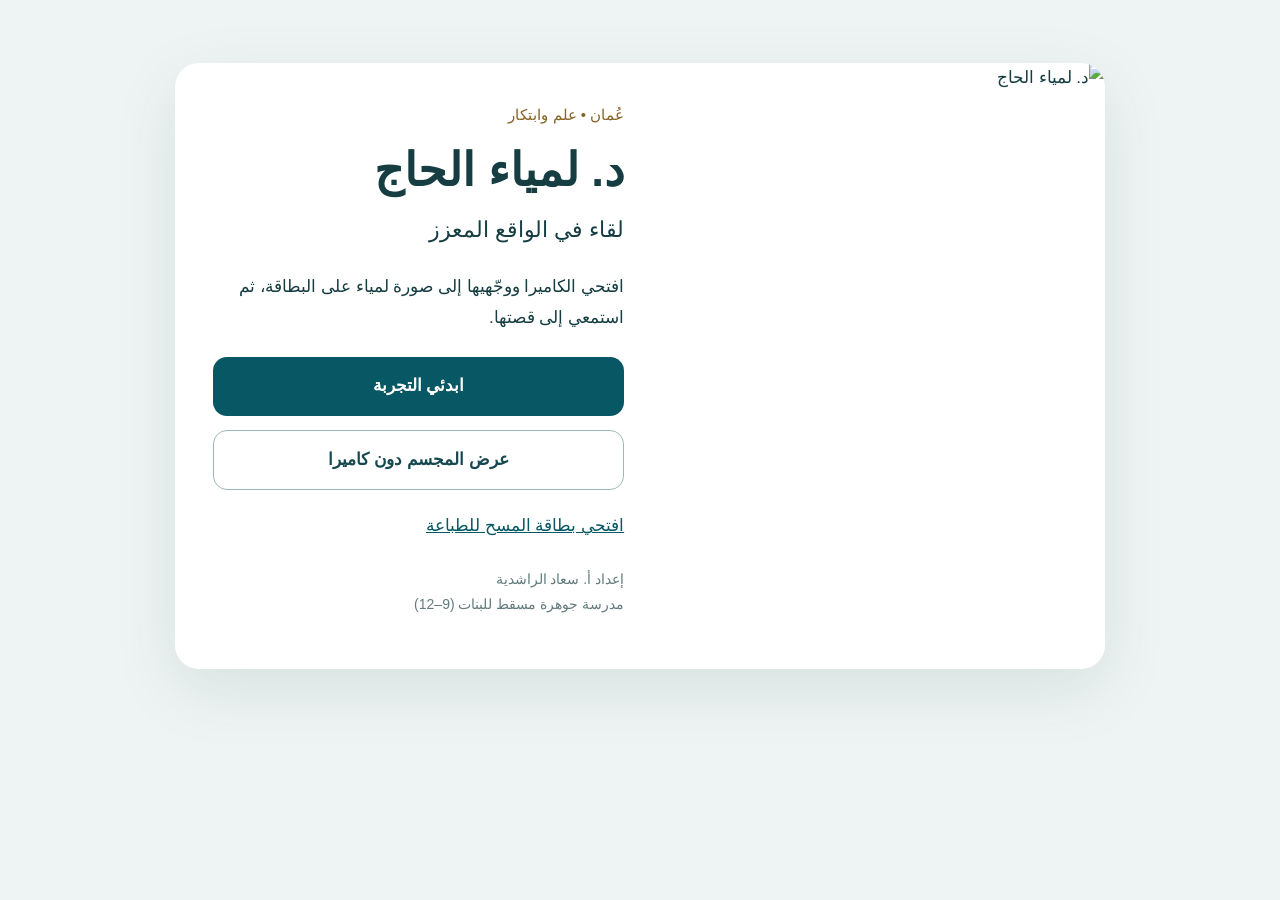
==== index.html @ 70e6ef6a "Add files via upload" ====
<!doctype html><html lang="ar" dir="rtl"><head><meta charset="utf-8"><meta name="viewport" content="width=device-width,initial-scale=1"><meta name="theme-color" content="#083e46"><title>لقاء مع د. لمياء الحاج</title><link rel="stylesheet" href="style.css"><script type="importmap">{"imports":{"three":"./vendor/three.module.js","three/addons/renderers/CSS3DRenderer.js":"./vendor/CSS3DRenderer.js","three/addons/loaders/GLTFLoader.js":"./vendor/GLTFLoader.js","three/addons/utils/BufferGeometryUtils.js":"./vendor/BufferGeometryUtils.js"}}</script></head><body>
<main id="welcome"><div class="portrait"><img src="assets/portrait.jpg" alt="د. لمياء الحاج"></div><section><p class="eyebrow">عُمان • علم وابتكار</p><h1>د. لمياء الحاج</h1><p class="intro">لقاء في الواقع المعزز</p><p>افتحي الكاميرا ووجّهيها إلى صورة لمياء على البطاقة، ثم استمعي إلى قصتها.</p><button id="start">ابدئي التجربة</button><button id="preview" class="secondary">عرض المجسم دون كاميرا</button><a href="card.html" target="_blank">افتحي بطاقة المسح للطباعة</a><p id="initialStatus" role="status"></p><p class="credit">إعداد أ. سعاد الراشدية<br>مدرسة جوهرة مسقط للبنات (9–12)</p></section></main>
<div id="stage" hidden></div><div id="hud" hidden><header><button id="back" class="small">إغلاق</button><span>د. لمياء الحاج</span></header><div class="controls"><p id="status" role="status" aria-live="polite"></p><button id="listen" disabled>استمعي إلى قصتي</button><p class="note">تمثيل رقمي تعليمي • تسجيل صوتي مُعدّ للفعالية</p></div></div><audio id="voice" preload="metadata" src="assets/lamya.mp3"></audio><script type="module" src="app.js"></script></body></html>
---- style.css ----
*{box-sizing:border-box}body{margin:0;background:#eef4f3;color:#153d42;font:17px/1.8 Tahoma,Arial,sans-serif}button,a{font:inherit}button{cursor:pointer;border:0;background:#075864;color:white;border-radius:14px;padding:14px 22px;font-weight:700;min-height:48px}button:disabled{opacity:.55;cursor:wait}button:focus-visible,a:focus-visible{outline:3px solid #d49738;outline-offset:4px}button.secondary{background:transparent;border:1px solid #9eb8b9;color:#164850}main{max-width:930px;margin:7vh auto;display:grid;grid-template-columns:1fr 1.1fr;background:white;border-radius:24px;overflow:hidden;box-shadow:0 20px 65px #0c45451a}.portrait img{width:100%;height:100%;object-fit:cover;object-position:center top;display:block}section{padding:38px}h1{font-size:clamp(30px,5vw,46px);line-height:1.4;margin:0}.eyebrow{color:#866225;font-size:15px;margin:0 0 10px}.intro{margin-top:8px;font-size:22px}section button{width:100%;margin:7px 0}section a{display:block;color:#075864;margin:14px 0}.credit{font-size:14px;color:#637b7d;margin-top:25px}.note{font-size:13px;color:#dbe9e7;margin:9px 0 0}#stage{position:fixed;inset:0;overflow:hidden;background:transparent}#stage canvas{position:absolute;inset:0}#hud{position:fixed;inset:0;pointer-events:none;color:white;display:flex;flex-direction:column;justify-content:space-between}#hud[hidden],#stage[hidden],main[hidden]{display:none}header{display:flex;align-items:center;justify-content:space-between;padding:14px;background:linear-gradient(#00191ecc,transparent)}header .small{pointer-events:auto;background:#062e3bbb;padding:8px 17px}.controls{pointer-events:auto;background:linear-gradient(transparent,#00191eee);padding:28px 18px 22px;text-align:center}.controls button{width:min(100%,420px)}#status{background:#063943d9;display:table;margin:0 auto 14px;padding:7px 15px;border-radius:12px}#initialStatus{color:#9c2e22;font-size:15px}.preview-mode #stage{background:#e9f0ef}@media(max-width:650px){main{margin:0;min-height:100dvh;border-radius:0;grid-template-columns:1fr}.portrait{height:31vh}.portrait img{object-position:center 26%}section{padding:24px}h1{font-size:32px}.intro{font-size:20px;margin-bottom:12px}.credit{margin-bottom:0}}
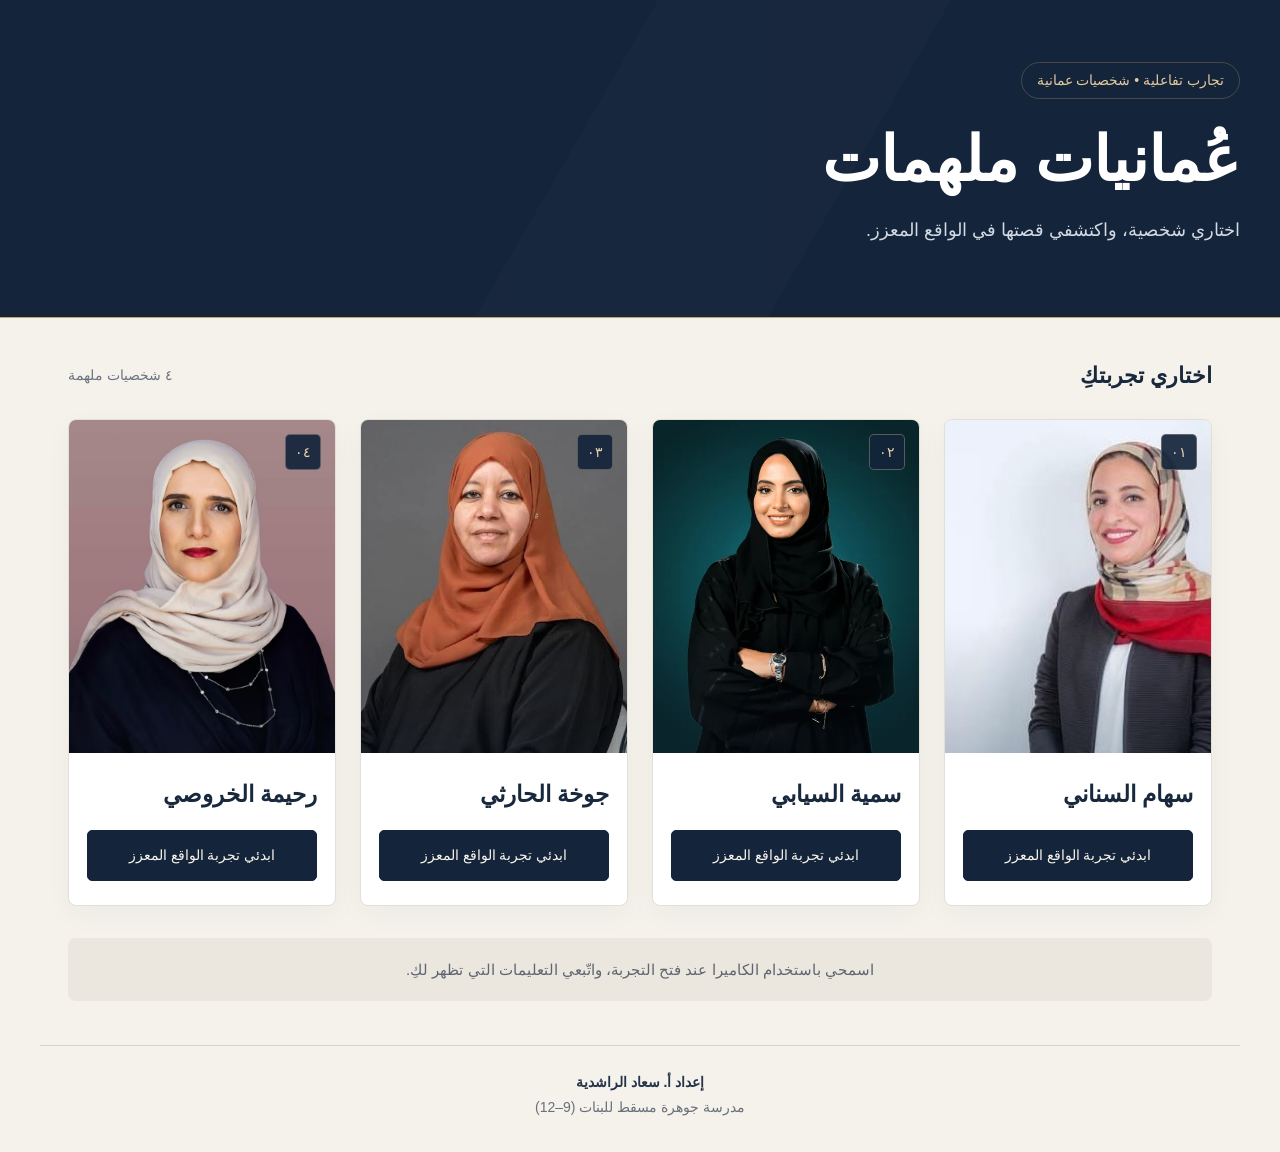
==== commit 20f9246c: "Add files via upload" ====
--- a/index.html
+++ b/index.html
@@ -1,3 +1,3 @@
-<!doctype html><html lang="ar" dir="rtl"><head><meta charset="utf-8"><meta name="viewport" content="width=device-width,initial-scale=1"><meta name="theme-color" content="#083e46"><title>لقاء مع د. لمياء الحاج</title><link rel="stylesheet" href="style.css"><script type="importmap">{"imports":{"three":"./vendor/three.module.js","three/addons/renderers/CSS3DRenderer.js":"./vendor/CSS3DRenderer.js","three/addons/loaders/GLTFLoader.js":"./vendor/GLTFLoader.js","three/addons/utils/BufferGeometryUtils.js":"./vendor/BufferGeometryUtils.js"}}</script></head><body>
-<main id="welcome"><div class="portrait"><img src="assets/portrait.jpg" alt="د. لمياء الحاج"></div><section><p class="eyebrow">عُمان • علم وابتكار</p><h1>د. لمياء الحاج</h1><p class="intro">لقاء في الواقع المعزز</p><p>افتحي الكاميرا ووجّهيها إلى صورة لمياء على البطاقة، ثم استمعي إلى قصتها.</p><button id="start">ابدئي التجربة</button><button id="preview" class="secondary">عرض المجسم دون كاميرا</button><a href="card.html" target="_blank">افتحي بطاقة المسح للطباعة</a><p id="initialStatus" role="status"></p><p class="credit">إعداد أ. سعاد الراشدية<br>مدرسة جوهرة مسقط للبنات (9–12)</p></section></main>
-<div id="stage" hidden></div><div id="hud" hidden><header><button id="back" class="small">إغلاق</button><span>د. لمياء الحاج</span></header><div class="controls"><p id="status" role="status" aria-live="polite"></p><button id="listen" disabled>استمعي إلى قصتي</button><p class="note">تمثيل رقمي تعليمي • تسجيل صوتي مُعدّ للفعالية</p></div></div><audio id="voice" preload="metadata" src="assets/lamya.mp3"></audio><script type="module" src="app.js"></script></body></html>
+<!doctype html><html lang="ar" dir="rtl"><head><meta charset="utf-8"><meta name="viewport" content="width=device-width,initial-scale=1"><meta name="theme-color" content="#14243a"><title>عُمانيات ملهمات | جوهرة مسقط</title><meta name="description" content="اختاري شخصية عمانية واكتشفي قصتها في الواقع المعزز."><link rel="icon" href="data:image/svg+xml,%3Csvg xmlns='http://www.w3.org/2000/svg' viewBox='0 0 32 32'%3E%3Crect width='32' height='32' rx='8' fill='%2314243a'/%3E%3Cpath d='M8 22V10h5v12m6 0V10h5v12' stroke='%23e1b86e' stroke-width='3'/%3E%3C/svg%3E"><style>
+*{box-sizing:border-box}html{color-scheme:light}body{margin:0;background:#f5f2ec;color:#18283d;font-family:Tahoma,Arial,sans-serif;font-size:16px;line-height:1.8}header{background:#14243a;color:#fff;position:relative;overflow:hidden;padding:62px 28px 70px;border-bottom:1px solid #c6a36a}header:before{content:"";position:absolute;inset:0;background:linear-gradient(120deg,transparent 45%,#ffffff04 45%,#ffffff04 65%,transparent 65%);pointer-events:none}header .inner,main,footer{max-width:1200px;margin:auto}.inner{position:relative}.label{display:inline-block;margin:0;color:#e2c99e;border:1px solid #a38a6459;padding:5px 15px;border-radius:30px;font-size:14px}h1{font-size:clamp(36px,5vw,62px);font-weight:700;line-height:1.5;margin:14px 0 8px}header p:last-child{margin:0;max-width:580px;color:#d3dae5;font-size:18px}main{padding:38px 28px 44px}.section-title{display:flex;align-items:center;justify-content:space-between;margin-bottom:24px;gap:16px}.section-title h2{font-size:22px;margin:0}.section-title span{font-size:14px;color:#6b7480}.grid{display:grid;grid-template-columns:repeat(4,minmax(0,1fr));gap:24px}.card{display:block;background:#fff;text-decoration:none;color:inherit;border-radius:8px;overflow:hidden;box-shadow:0 8px 28px #17273b0a;border:1px solid #e2dfd9;transition:transform .2s,box-shadow .2s}.card:hover{transform:translateY(-6px);box-shadow:0 18px 34px #17273b18}.card:focus-visible{outline:3px solid #a47537;outline-offset:5px}.photo{position:relative;aspect-ratio:4/5;background:#e7e7e4;overflow:hidden}.photo:after{content:"";position:absolute;bottom:0;right:0;left:0;height:40%;background:linear-gradient(transparent,#12223930);pointer-events:none}.photo img{width:100%;height:100%;object-fit:cover;object-position:center top;display:block;transition:transform .4s}.card:hover img{transform:scale(1.035)}.number{position:absolute;z-index:1;top:14px;right:14px;background:#14243aeb;color:#ead5b1;border:1px solid #ead5b150;border-radius:5px;width:36px;height:36px;display:grid;place-items:center;font-size:14px}.caption{padding:22px 18px 24px;text-align:right}.caption h2{font-size:23px;margin:0 0 16px;line-height:1.7}.action{display:block;background:#14243a;color:#f9f5ed;border:1px solid #14243a;border-radius:5px;padding:12px 8px;text-align:center;font-size:14px;min-height:50px}.card:hover .action{background:#9b753f;border-color:#9b753f}.hint{display:flex;justify-content:center;align-items:center;text-align:center;font-size:15px;margin:32px 0 0;padding:18px;background:#ebe7df;border-radius:8px;color:#5e6470}footer{text-align:center;border-top:1px solid #dad5cb;padding:24px 28px 32px;color:#68717b;font-size:14px}footer strong{color:#24344a}@media(max-width:1000px){.grid{grid-template-columns:repeat(2,minmax(0,1fr))}}@media(max-width:600px){header{padding:34px 20px 40px}header p:last-child{font-size:16px}main{padding:26px 16px 32px}.grid{gap:14px}.caption{padding:16px 10px 18px}.caption h2{font-size:18px;margin-bottom:12px}.action{font-size:14px;padding:10px 6px}.photo{aspect-ratio:3/4}.section-title h2{font-size:20px}.section-title span{font-size:14px}.number{top:10px;right:10px;width:30px;height:30px}.hint{font-size:14px;padding:15px;margin-top:24px}}@media(max-width:350px){.grid{grid-template-columns:1fr}.photo{aspect-ratio:4/5}}@media(prefers-reduced-motion:reduce){.card,.photo img{transition:none}}
+</style></head><body><header><div class="inner"><p class="label">تجارب تفاعلية • شخصيات عمانية</p><h1>عُمانيات ملهمات</h1><p>اختاري شخصية، واكتشفي قصتها في الواقع المعزز.</p></div></header><main><div class="section-title"><h2>اختاري تجربتكِ</h2><span>٤ شخصيات ملهمة</span></div><div class="grid"><a class="card" href="https://mywebar.com/p/Project_0_zxtjiikfny" aria-label="ابدئي تجربة سهام السناني"><div class="photo"><img src="[data-uri]" alt="سهام السناني" /><span class="number">٠١</span></div><div class="caption"><h2>سهام السناني</h2><span class="action">ابدئي تجربة الواقع المعزز</span></div></a><a class="card" href="https://mywebar.com/p/Project_1_4cid6xircv" aria-label="ابدئي تجربة سمية السيابي"><div class="photo"><img src="[data-uri]" alt="سمية السيابي" /><span class="number">٠٢</span></div><div class="caption"><h2>سمية السيابي</h2><span class="action">ابدئي تجربة الواقع المعزز</span></div></a><a class="card" href="https://mywebar.com/p/Project_0_gwc1oy5pjz" aria-label="ابدئي تجربة جوخة الحارثي"><div class="photo"><img src="[data-uri]" alt="جوخة الحارثي" /><span class="number">٠٣</span></div><div class="caption"><h2>جوخة الحارثي</h2><span class="action">ابدئي تجربة الواقع المعزز</span></div></a><a class="card" href="https://mywebar.com/p/Project_1_fvou0y7xce" aria-label="ابدئي تجربة رحيمة الخروصي"><div class="photo"><img src="[data-uri]" alt="رحيمة الخروصي" /><span class="number">٠٤</span></div><div class="caption"><h2>رحيمة الخروصي</h2><span class="action">ابدئي تجربة الواقع المعزز</span></div></a></div><p class="hint">اسمحي باستخدام الكاميرا عند فتح التجربة، واتّبعي التعليمات التي تظهر لكِ.</p></main><footer><strong>إعداد أ. سعاد الراشدية</strong><br>مدرسة جوهرة مسقط للبنات (9–12)</footer></body></html>
